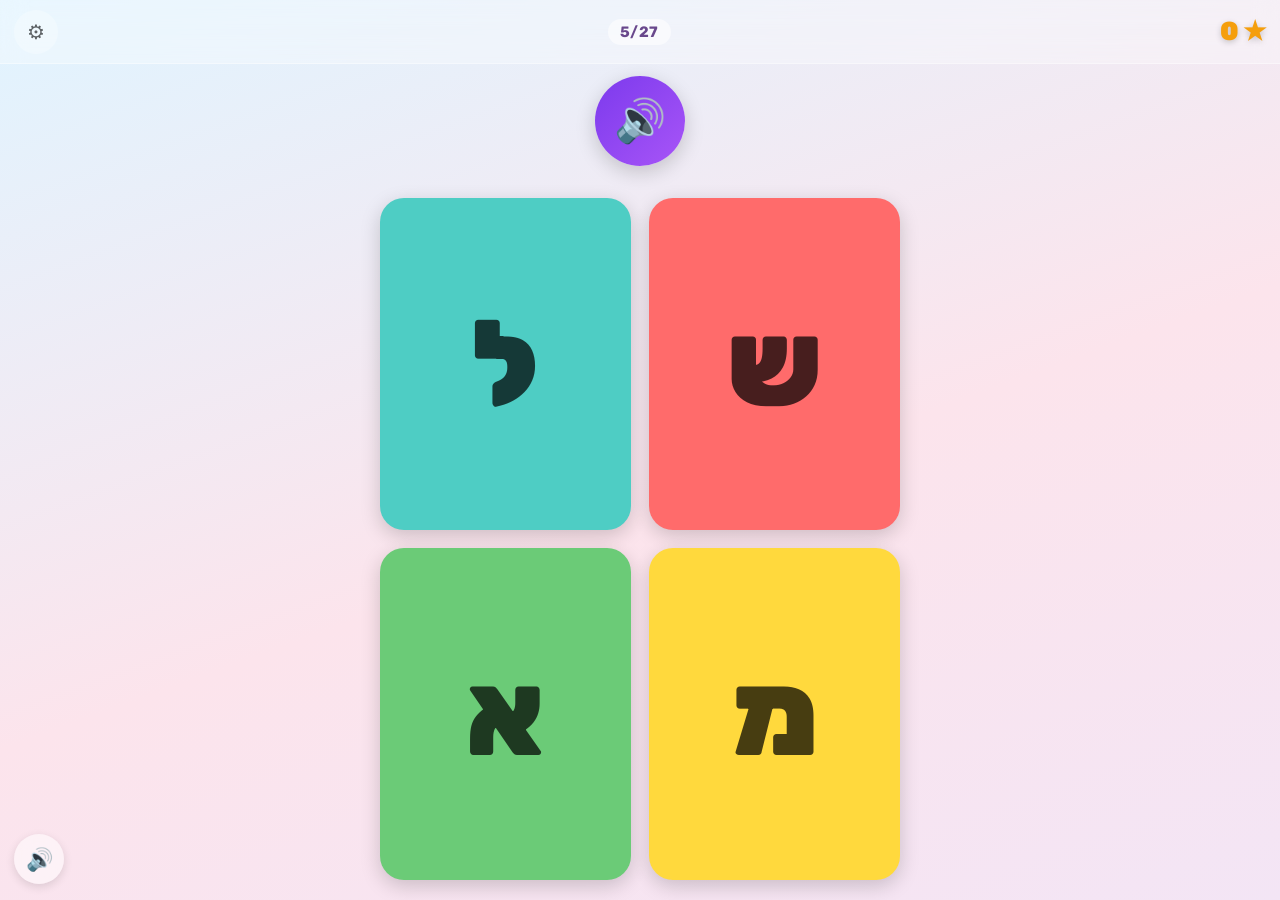
==== index.html @ 9490cbdc "feat: add complete Hebrew Letter Quest educational game Builds a fully browser-based game for 3-year" ====
<!DOCTYPE html>
<html lang="he" dir="rtl">
<head>
  <meta charset="UTF-8">
  <meta name="viewport" content="width=device-width, initial-scale=1.0, user-scalable=no">
  <meta name="apple-mobile-web-app-capable" content="yes">
  <meta name="apple-mobile-web-app-status-bar-style" content="black-translucent">
  <meta name="theme-color" content="#a78bfa">
  <meta name="description" content="משחק לימוד אותיות עבריות לפעוטות">
  <title>משחק האות</title>
  <link rel="preconnect" href="https://fonts.googleapis.com">
  <link rel="preconnect" href="https://fonts.gstatic.com" crossorigin>
  <link href="https://fonts.googleapis.com/css2?family=Rubik:wght@400;700;900&display=swap" rel="stylesheet">
  <link rel="stylesheet" href="style.css">
</head>
<body>

  <!-- ─── Top Bar ──────────────────────────────────────────── -->
  <header id="top-bar">
    <div id="star-counter">
      <span id="star-icon">★</span>
      <span id="star-count">0</span>
    </div>
    <div id="progress-indicator">
      <span id="unlocked-count">5</span><span>/27</span>
    </div>
    <button id="parent-btn" aria-label="הגדרות הורים">⚙</button>
  </header>

  <!-- ─── No-Hebrew-Voice Warning ──────────────────────────── -->
  <div id="voice-warning" hidden role="alert">
    ⚠️ לא נמצא קול עברי במכשיר זה. ניתן להוסיף קול עברי בהגדרות המכשיר.
  </div>

  <!-- ─── Main Game Screen ─────────────────────────────────── -->
  <main id="game-screen">

    <div id="prompt-area">
      <button id="replay-btn" aria-label="השמע שוב">🔊</button>
    </div>

    <div id="cards-grid" role="group" aria-label="בחר את האות הנכונה"></div>

  </main>

  <!-- ─── Celebration Screen (10-star milestone) ───────────── -->
  <div id="celebration-screen" hidden aria-live="assertive">
    <div id="balloon-container" aria-hidden="true"></div>
    <div id="celebration-content">
      <div id="celebration-stars" aria-hidden="true">⭐⭐⭐</div>
      <div id="celebration-text">וואו!<br>עשרה כוכבים!</div>
    </div>
  </div>

  <!-- ─── Parent Math-Gate Modal ───────────────────────────── -->
  <div id="parent-gate" hidden role="dialog" aria-modal="true" aria-labelledby="gate-title">
    <div id="parent-gate-inner">
      <h2 id="gate-title">🔐 שאלה להורה</h2>
      <p id="math-question"></p>
      <input
        type="number"
        id="math-answer"
        inputmode="numeric"
        min="0"
        max="20"
        autocomplete="off"
        aria-label="תשובה"
      >
      <div id="gate-buttons">
        <button id="gate-cancel">ביטול</button>
        <button id="gate-submit">אישור ✓</button>
      </div>
      <p id="gate-error" hidden role="alert">❌ תשובה שגויה, נסה שוב</p>
    </div>
  </div>

  <!-- ─── Parent Dashboard ─────────────────────────────────── -->
  <div id="parent-dashboard" hidden role="dialog" aria-modal="true" aria-labelledby="dashboard-title">
    <div id="dashboard-inner">
      <h2 id="dashboard-title">📊 לוח בקרה להורים</h2>

      <div id="dashboard-controls">
        <button id="btn-reset-progress">🔄 אפס התקדמות</button>
        <button id="btn-reset-stars">⭐ אפס כוכבים</button>
        <button id="btn-unlock-all">🔓 פתח הכל</button>
        <button id="btn-lock-beginner">🔒 נעל למתחילים</button>
      </div>

      <div id="dashboard-toggles">
        <label>
          <input type="checkbox" id="toggle-special-mode">
          <span>מצב אות מיוחדת (כ/ך, מ/ם, נ/ן...)</span>
        </label>
        <label>
          <input type="checkbox" id="toggle-progression">
          <span>פתיחה הדרגתית של אותיות</span>
        </label>
      </div>

      <div id="stats-table-container">
        <table id="stats-table">
          <thead>
            <tr>
              <th>אות</th>
              <th>שם</th>
              <th>✓</th>
              <th>✗</th>
              <th>דיוק</th>
            </tr>
          </thead>
          <tbody id="stats-tbody"></tbody>
        </table>
      </div>

      <button id="dashboard-close">סגור</button>
    </div>
  </div>

  <!-- ─── Confetti Canvas (injected particles) ─────────────── -->
  <canvas id="confetti-canvas" aria-hidden="true"></canvas>

  <!-- ─── Mute Toggle ──────────────────────────────────────── -->
  <button id="mute-btn" aria-label="השתק צלילים">🔊</button>

  <script src="script.js"></script>
</body>
</html>
---- style.css ----
/* ============================================================
   RESET & BASE
   ============================================================ */

[hidden] { display: none !important; }

*, *::before, *::after {
  box-sizing: border-box;
  margin: 0;
  padding: 0;
}

:root {
  --top-bar-h: 64px;
  --card-min-h: 130px;
  --letter-sz: clamp(72px, 18vw, 110px);
  --gap: 14px;
  --radius-card: 24px;
  --radius-btn: 50px;
  --shadow: 0 6px 20px rgba(0, 0, 0, 0.18);
  --shadow-sm: 0 3px 10px rgba(0, 0, 0, 0.12);
  --color-ok: #4caf50;
  --color-bad: #ff6b6b;
  --bg: linear-gradient(160deg, #e0f4ff 0%, #fce4ec 55%, #f3e5f5 100%);
  --card-1: #ff6b6b;
  --card-2: #4ecdc4;
  --card-3: #ffd93d;
  --card-4: #6bcb77;
}

html {
  height: 100%;
}

body {
  font-family: 'Rubik', 'Arial Hebrew', 'David', Arial, sans-serif;
  direction: rtl;
  background: var(--bg);
  min-height: 100vh;
  min-height: 100dvh;
  overflow: hidden;
  user-select: none;
  -webkit-user-select: none;
  touch-action: manipulation;
  -webkit-tap-highlight-color: transparent;
}

button {
  font-family: inherit;
  cursor: pointer;
}

/* ============================================================
   TOP BAR
   ============================================================ */

#top-bar {
  position: fixed;
  inset-inline: 0;
  top: 0;
  height: var(--top-bar-h);
  display: flex;
  align-items: center;
  justify-content: space-between;
  padding: 0 14px;
  background: rgba(255, 255, 255, 0.30);
  backdrop-filter: blur(12px);
  -webkit-backdrop-filter: blur(12px);
  z-index: 100;
  border-bottom: 1px solid rgba(255, 255, 255, 0.4);
}

#star-counter {
  display: flex;
  align-items: center;
  gap: 4px;
  font-size: 26px;
  font-weight: 900;
  color: #f59e0b;
  text-shadow: 0 2px 6px rgba(0, 0, 0, 0.2);
}

#star-counter.star-pop {
  animation: star-pop 0.45s cubic-bezier(0.36, 0.07, 0.19, 0.97) both;
}

#progress-indicator {
  font-size: 15px;
  font-weight: 700;
  color: rgba(80, 40, 120, 0.85);
  background: rgba(255, 255, 255, 0.55);
  padding: 4px 12px;
  border-radius: 20px;
  letter-spacing: 0.5px;
}

#parent-btn {
  width: 44px;
  height: 44px;
  background: rgba(255, 255, 255, 0.45);
  border: none;
  border-radius: 50%;
  font-size: 20px;
  display: flex;
  align-items: center;
  justify-content: center;
  opacity: 0.6;
  transition: opacity 0.2s;
}

#parent-btn:active { opacity: 1; transform: scale(0.92); }

/* ============================================================
   VOICE WARNING BANNER
   ============================================================ */

#voice-warning {
  position: fixed;
  top: var(--top-bar-h);
  inset-inline: 0;
  background: #fef3c7;
  color: #92400e;
  font-size: 13px;
  font-weight: 600;
  padding: 8px 16px;
  text-align: center;
  z-index: 90;
  border-bottom: 1px solid #fde68a;
}

/* ============================================================
   GAME SCREEN
   ============================================================ */

#game-screen {
  position: fixed;
  top: var(--top-bar-h);
  inset-inline: 0;
  bottom: 0;
  display: flex;
  flex-direction: column;
  align-items: center;
  justify-content: space-evenly;
  padding: 12px 14px 20px;
  gap: 12px;
  overflow: hidden;
}

/* ── Prompt / Replay Area ── */

#prompt-area {
  display: flex;
  flex-direction: column;
  align-items: center;
  gap: 10px;
  flex-shrink: 0;
}

#replay-btn {
  width: 80px;
  height: 80px;
  border-radius: 50%;
  border: none;
  background: linear-gradient(135deg, #7c3aed, #a855f7);
  color: white;
  font-size: 38px;
  box-shadow: var(--shadow);
  display: flex;
  align-items: center;
  justify-content: center;
  transition: transform 0.12s, box-shadow 0.12s;
}

#replay-btn:active {
  transform: scale(0.90);
  box-shadow: var(--shadow-sm);
}

/* ── Cards Grid ── */

#cards-grid {
  display: grid;
  grid-template-columns: 1fr 1fr;
  grid-template-rows: 1fr 1fr;
  gap: var(--gap);
  width: 100%;
  max-width: 460px;
  flex: 1;
  min-height: 0;
}

/* ── Letter Cards ── */

.letter-card {
  background: var(--card-color, #4ecdc4);
  border: none;
  border-radius: var(--radius-card);
  font-size: var(--letter-sz);
  font-weight: 900;
  color: rgba(0, 0, 0, 0.72);
  box-shadow: var(--shadow);
  display: flex;
  align-items: center;
  justify-content: center;
  min-height: var(--card-min-h);
  transition: transform 0.1s, box-shadow 0.1s;
  animation: card-enter 0.38s cubic-bezier(0.34, 1.56, 0.64, 1) both;
  animation-delay: var(--delay, 0s);
  position: relative;
  overflow: hidden;
  -webkit-tap-highlight-color: transparent;
}

.letter-card:active {
  transform: scale(0.92);
  box-shadow: var(--shadow-sm);
}

/* Ripple overlay on tap */
.letter-card::after {
  content: '';
  position: absolute;
  inset: 0;
  background: rgba(255, 255, 255, 0);
  border-radius: inherit;
  transition: background 0.15s;
}
.letter-card:active::after {
  background: rgba(255, 255, 255, 0.25);
}

/* Correct State */
.letter-card.correct {
  animation: correct-pulse 0.55s ease forwards !important;
  background: var(--color-ok) !important;
  color: white !important;
  box-shadow: 0 0 0 4px rgba(76, 175, 80, 0.5), var(--shadow) !important;
}

/* Wrong State */
.letter-card.wrong {
  animation: wrong-shake 0.42s ease !important;
}

/* ============================================================
   MUTE BUTTON
   ============================================================ */

#mute-btn {
  position: fixed;
  bottom: 16px;
  left: 14px;
  width: 50px;
  height: 50px;
  border-radius: 50%;
  border: none;
  background: rgba(255, 255, 255, 0.50);
  backdrop-filter: blur(8px);
  font-size: 22px;
  display: flex;
  align-items: center;
  justify-content: center;
  z-index: 50;
  box-shadow: var(--shadow-sm);
  transition: transform 0.1s;
}

#mute-btn:active { transform: scale(0.88); }

/* ============================================================
   CONFETTI CANVAS
   ============================================================ */

#confetti-canvas {
  position: fixed;
  inset: 0;
  width: 100%;
  height: 100%;
  pointer-events: none;
  z-index: 200;
  display: none;
}

/* ============================================================
   CELEBRATION SCREEN
   ============================================================ */

#celebration-screen {
  position: fixed;
  inset: 0;
  background: linear-gradient(135deg, #f093fb 0%, #f5576c 100%);
  display: flex;
  flex-direction: column;
  align-items: center;
  justify-content: center;
  z-index: 150;
  overflow: hidden;
}

#celebration-content {
  position: relative;
  z-index: 2;
  text-align: center;
  animation: celebration-pop 0.5s cubic-bezier(0.34, 1.56, 0.64, 1) both;
}

#celebration-stars {
  font-size: 64px;
  animation: bounce 0.65s ease-in-out infinite alternate;
  margin-bottom: 16px;
  line-height: 1;
}

#celebration-text {
  font-size: clamp(36px, 8.5vw, 68px);
  font-weight: 900;
  color: white;
  text-shadow: 0 4px 14px rgba(0, 0, 0, 0.25);
  line-height: 1.25;
}

/* ── Balloons ── */

#balloon-container {
  position: absolute;
  inset: 0;
  pointer-events: none;
  z-index: 1;
}

.balloon {
  position: absolute;
  bottom: -130px;
  left: var(--bx);
  width: 56px;
  height: 70px;
  background: var(--bc);
  border-radius: 50% 50% 50% 50% / 60% 60% 40% 40%;
  animation: balloon-rise 3.8s ease-in var(--bd) forwards;
  opacity: 0.92;
}

.balloon::before {
  content: '';
  position: absolute;
  bottom: -1px;
  left: 50%;
  transform: translateX(-50%);
  width: 0;
  height: 0;
  border-left: 7px solid transparent;
  border-right: 7px solid transparent;
  border-top: 12px solid var(--bc);
}

.balloon::after {
  content: '';
  position: absolute;
  bottom: -22px;
  left: 50%;
  transform: translateX(-50%);
  width: 2px;
  height: 22px;
  background: rgba(0, 0, 0, 0.28);
}

/* ============================================================
   PARENT GATE MODAL
   ============================================================ */

#parent-gate {
  position: fixed;
  inset: 0;
  background: rgba(0, 0, 0, 0.60);
  display: flex;
  align-items: center;
  justify-content: center;
  z-index: 300;
  padding: 20px;
}

#parent-gate-inner {
  background: white;
  border-radius: 28px;
  padding: 32px 28px;
  width: 100%;
  max-width: 360px;
  text-align: center;
  box-shadow: 0 24px 64px rgba(0, 0, 0, 0.35);
  animation: modal-in 0.3s cubic-bezier(0.34, 1.56, 0.64, 1);
}

#parent-gate-inner h2 {
  font-size: 22px;
  font-weight: 900;
  color: #3730a3;
  margin-bottom: 18px;
}

#math-question {
  font-size: 44px;
  font-weight: 900;
  color: #7c3aed;
  margin-bottom: 18px;
  letter-spacing: 2px;
}

#math-answer {
  width: 110px;
  height: 58px;
  font-size: 30px;
  font-weight: 700;
  font-family: inherit;
  text-align: center;
  border: 3px solid #a78bfa;
  border-radius: 14px;
  outline: none;
  margin-bottom: 18px;
  transition: border-color 0.2s;
}

#math-answer:focus { border-color: #7c3aed; }

#gate-buttons {
  display: flex;
  gap: 12px;
  justify-content: center;
}

#gate-cancel, #gate-submit {
  padding: 12px 24px;
  border-radius: 14px;
  border: none;
  font-size: 16px;
  font-weight: 700;
  font-family: inherit;
  transition: transform 0.1s, opacity 0.1s;
}

#gate-cancel {
  background: #f1f5f9;
  color: #64748b;
}

#gate-submit {
  background: linear-gradient(135deg, #7c3aed, #a855f7);
  color: white;
  box-shadow: 0 4px 12px rgba(124, 58, 237, 0.4);
}

#gate-cancel:active, #gate-submit:active { transform: scale(0.93); }

#gate-error {
  color: #dc2626;
  font-size: 14px;
  font-weight: 600;
  margin-top: 12px;
}

/* ============================================================
   PARENT DASHBOARD
   ============================================================ */

#parent-dashboard {
  position: fixed;
  inset: 0;
  background: rgba(0, 0, 0, 0.65);
  display: flex;
  align-items: flex-start;
  justify-content: center;
  z-index: 300;
  overflow-y: auto;
  padding: 16px;
  -webkit-overflow-scrolling: touch;
}

#dashboard-inner {
  background: white;
  border-radius: 28px;
  padding: 24px 20px;
  width: 100%;
  max-width: 520px;
  margin: auto;
  animation: modal-in 0.3s cubic-bezier(0.34, 1.56, 0.64, 1);
}

#dashboard-inner h2 {
  font-size: 22px;
  font-weight: 900;
  text-align: center;
  color: #3730a3;
  margin-bottom: 20px;
}

#dashboard-controls {
  display: grid;
  grid-template-columns: 1fr 1fr;
  gap: 8px;
  margin-bottom: 18px;
}

#dashboard-controls button {
  padding: 11px 8px;
  border-radius: 12px;
  border: none;
  font-size: 13px;
  font-weight: 700;
  font-family: inherit;
  background: #f1f5f9;
  color: #374151;
  transition: background 0.15s, transform 0.1s;
}

#dashboard-controls button:active {
  background: #e2e8f0;
  transform: scale(0.95);
}

#dashboard-toggles {
  display: flex;
  flex-direction: column;
  gap: 12px;
  background: #f8fafc;
  border-radius: 14px;
  padding: 16px;
  margin-bottom: 18px;
}

#dashboard-toggles label {
  display: flex;
  align-items: center;
  gap: 10px;
  font-size: 14px;
  font-weight: 600;
  color: #374151;
  cursor: pointer;
}

#dashboard-toggles input[type="checkbox"] {
  width: 20px;
  height: 20px;
  accent-color: #7c3aed;
  cursor: pointer;
  flex-shrink: 0;
}

#stats-table-container {
  overflow-x: auto;
  border-radius: 14px;
  border: 1px solid #e5e7eb;
  margin-bottom: 18px;
}

#stats-table {
  width: 100%;
  border-collapse: collapse;
  font-size: 15px;
}

#stats-table th {
  background: linear-gradient(135deg, #7c3aed, #a855f7);
  color: white;
  padding: 10px 8px;
  text-align: center;
  font-weight: 700;
  font-size: 13px;
}

#stats-table thead tr th:first-child { border-radius: 14px 0 0 0; }
#stats-table thead tr th:last-child  { border-radius: 0 14px 0 0; }

#stats-table td {
  padding: 9px 8px;
  border-bottom: 1px solid #f1f5f9;
  text-align: center;
  vertical-align: middle;
}

#stats-table tbody tr:last-child td { border-bottom: none; }
#stats-table tbody tr:nth-child(even) td { background: #fafafa; }

.letter-cell {
  font-size: 26px;
  font-weight: 900;
  line-height: 1;
}

.num-cell { font-weight: 700; color: #374151; }
.acc-good { color: #16a34a; font-weight: 800; }
.acc-ok   { color: #d97706; font-weight: 800; }
.acc-bad  { color: #dc2626; font-weight: 800; }
.acc-none { color: #9ca3af; }

#dashboard-close {
  width: 100%;
  padding: 14px;
  border: none;
  border-radius: 14px;
  background: linear-gradient(135deg, #7c3aed, #a855f7);
  color: white;
  font-size: 17px;
  font-weight: 700;
  font-family: inherit;
  box-shadow: 0 4px 12px rgba(124, 58, 237, 0.4);
  transition: transform 0.1s, opacity 0.1s;
}

#dashboard-close:active { transform: scale(0.96); }

/* ============================================================
   UNLOCK NOTIFICATION
   ============================================================ */

.unlock-toast {
  position: fixed;
  top: calc(var(--top-bar-h) + 12px);
  left: 50%;
  transform: translateX(-50%);
  background: linear-gradient(135deg, #10b981, #059669);
  color: white;
  padding: 12px 22px;
  border-radius: 24px;
  font-size: 17px;
  font-weight: 800;
  z-index: 400;
  box-shadow: 0 6px 20px rgba(16, 185, 129, 0.45);
  white-space: nowrap;
  animation: toast-in 0.35s cubic-bezier(0.34, 1.56, 0.64, 1);
  pointer-events: none;
}

.unlock-toast.fade-out {
  opacity: 0;
  transition: opacity 0.5s ease;
}

/* ============================================================
   KEYFRAME ANIMATIONS
   ============================================================ */

@keyframes card-enter {
  from {
    opacity: 0;
    transform: translateY(28px) scale(0.88);
  }
  to {
    opacity: 1;
    transform: translateY(0) scale(1);
  }
}

@keyframes correct-pulse {
  0%   { transform: scale(1);    box-shadow: 0 0 0 0 rgba(76, 175, 80, 0.7); }
  40%  { transform: scale(1.10); box-shadow: 0 0 0 16px rgba(76, 175, 80, 0); }
  70%  { transform: scale(1.06); }
  100% { transform: scale(1.05); }
}

@keyframes wrong-shake {
  0%, 100% { transform: translateX(0); }
  18%      { transform: translateX(-14px) rotate(-2deg); }
  36%      { transform: translateX(14px)  rotate(2deg); }
  54%      { transform: translateX(-9px)  rotate(-1deg); }
  72%      { transform: translateX(9px)   rotate(1deg); }
  90%      { transform: translateX(-4px); }
}

@keyframes star-pop {
  0%   { transform: scale(1); }
  45%  { transform: scale(1.55) rotate(-8deg); }
  70%  { transform: scale(0.90) rotate(4deg); }
  100% { transform: scale(1) rotate(0deg); }
}

@keyframes bounce {
  from { transform: translateY(0) rotate(-3deg); }
  to   { transform: translateY(-18px) rotate(3deg); }
}

@keyframes balloon-rise {
  0%   { transform: translateY(0) rotate(0deg); opacity: 0.9; }
  30%  { transform: translateY(calc(-35vh)) rotate(6deg); }
  60%  { transform: translateY(calc(-70vh)) rotate(-4deg); }
  100% { transform: translateY(calc(-130vh)) rotate(5deg); opacity: 0; }
}

@keyframes celebration-pop {
  from { opacity: 0; transform: scale(0.6); }
  to   { opacity: 1; transform: scale(1); }
}

@keyframes modal-in {
  from { opacity: 0; transform: scale(0.88) translateY(20px); }
  to   { opacity: 1; transform: scale(1) translateY(0); }
}

@keyframes toast-in {
  from { opacity: 0; transform: translateX(-50%) translateY(-14px); }
  to   { opacity: 1; transform: translateX(-50%) translateY(0); }
}

/* ============================================================
   RESPONSIVE — LANDSCAPE (short height)
   ============================================================ */

@media (orientation: landscape) and (max-height: 520px) {
  :root {
    --top-bar-h: 50px;
    --card-min-h: 90px;
    --letter-sz: clamp(52px, 10vw, 80px);
    --gap: 10px;
  }

  #replay-btn {
    width: 60px;
    height: 60px;
    font-size: 28px;
  }

  #cards-grid {
    max-width: 580px;
  }

  #celebration-stars { font-size: 44px; }
  #celebration-text  { font-size: clamp(26px, 6vw, 44px); }
}

/* ============================================================
   RESPONSIVE — WIDE (tablet / desktop)
   ============================================================ */

@media (min-width: 600px) {
  :root {
    --card-min-h: 150px;
    --letter-sz: clamp(88px, 10vw, 120px);
    --gap: 18px;
  }

  #cards-grid { max-width: 520px; }
  #replay-btn { width: 90px; height: 90px; font-size: 42px; }
}

@media (min-width: 900px) {
  #game-screen { justify-content: center; gap: 32px; }
}
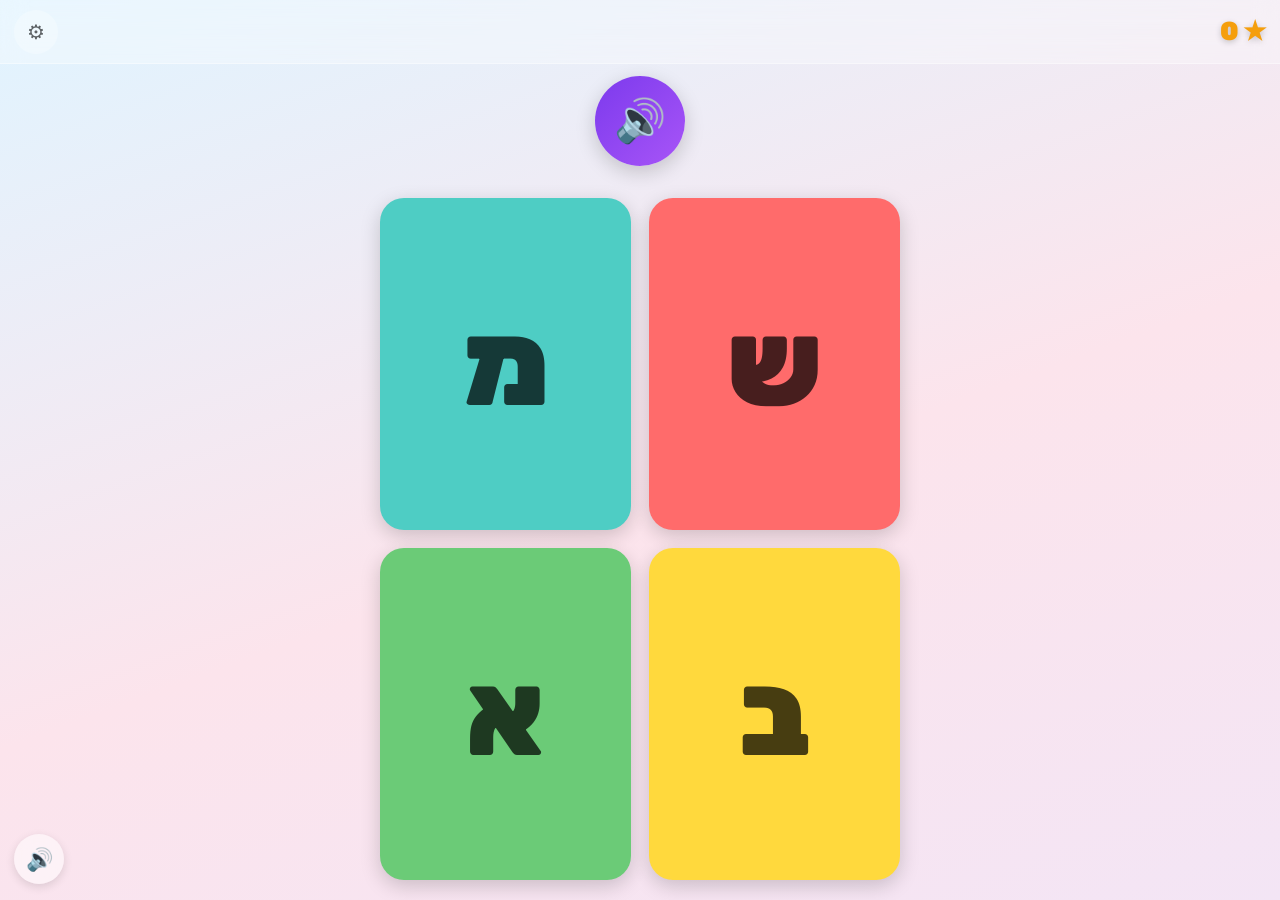
==== commit 5a801cc8: "Switch to Ashkenazic letter names and remove progress indicator Updates LETTER_NAMES and LETTER_PHON" ====
--- a/index.html
+++ b/index.html
@@ -20,9 +20,6 @@
     <div id="star-counter">
       <span id="star-icon">★</span>
       <span id="star-count">0</span>
-    </div>
-    <div id="progress-indicator">
-      <span id="unlocked-count">5</span><span>/27</span>
     </div>
     <button id="parent-btn" aria-label="הגדרות הורים">⚙</button>
   </header>
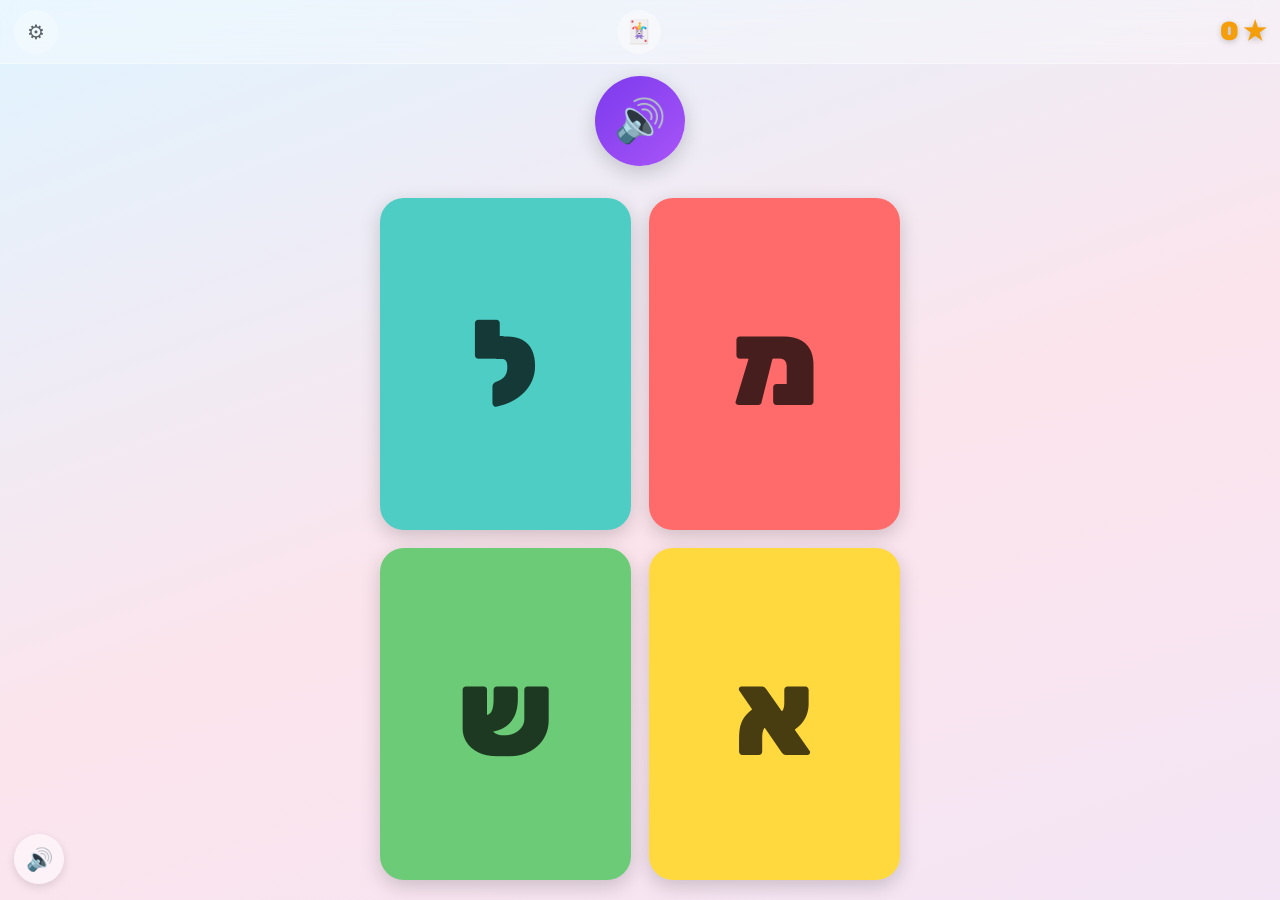
==== commit 0b9b37b0: "Add Hebrew letter memory game New game at memory.html — 8 cards per round (4 pairs), each pair shows" ====
--- a/index.html
+++ b/index.html
@@ -21,6 +21,7 @@
       <span id="star-icon">★</span>
       <span id="star-count">0</span>
     </div>
+    <a href="memory.html" id="memory-btn" aria-label="משחק זיכרון">🃏</a>
     <button id="parent-btn" aria-label="הגדרות הורים">⚙</button>
   </header>
 
--- a/style.css
+++ b/style.css
@@ -110,6 +110,21 @@
 
 #parent-btn:active { opacity: 1; transform: scale(0.92); }
 
+#memory-btn {
+  width: 44px;
+  height: 44px;
+  background: rgba(255, 255, 255, 0.45);
+  border-radius: 50%;
+  display: flex;
+  align-items: center;
+  justify-content: center;
+  font-size: 1.4rem;
+  text-decoration: none;
+  opacity: 0.85;
+  transition: opacity 0.2s;
+}
+#memory-btn:active { opacity: 1; transform: scale(0.92); }
+
 /* ============================================================
    VOICE WARNING BANNER
    ============================================================ */
